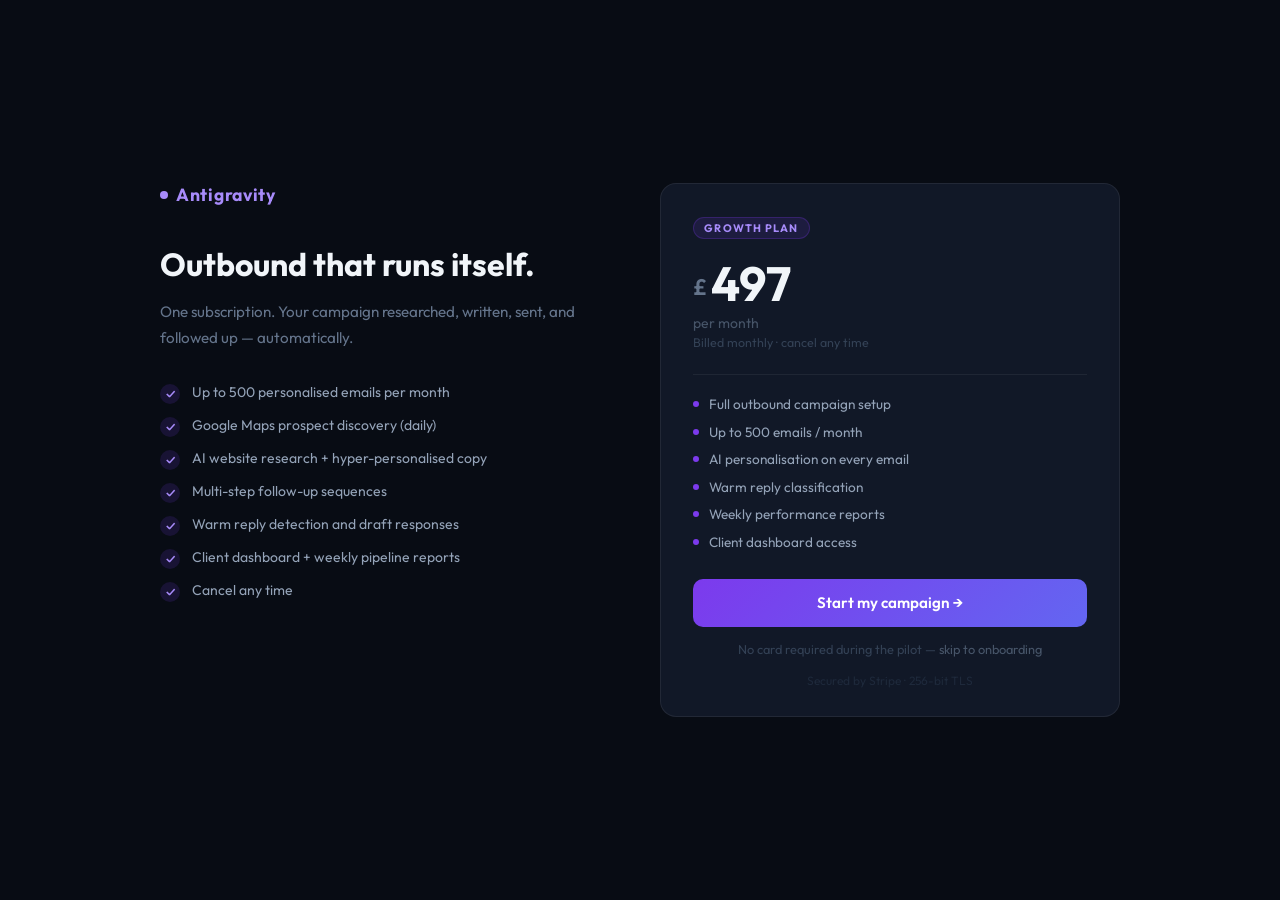
==== templates/checkout_dummy.html @ 66a3aef8 "Add client engagement features and harden outbound pipeline - Warm reply notifications: client email" ====
<!DOCTYPE html>
<html lang="en">
<head>
  <meta charset="UTF-8" />
  <meta name="viewport" content="width=device-width, initial-scale=1.0" />
  <title>Get started — Antigravity</title>
  <link href="https://fonts.googleapis.com/css2?family=Outfit:wght@300;400;500;600;700&display=swap" rel="stylesheet">
  <style>
    *, *::before, *::after { box-sizing: border-box; margin: 0; padding: 0; }

    body {
      font-family: 'Outfit', -apple-system, sans-serif;
      background: #080c14;
      color: #e2e8f0;
      min-height: 100vh;
      display: flex;
      align-items: center;
      justify-content: center;
      padding: 2rem 1rem;
    }

    .wrap {
      width: 100%;
      max-width: 960px;
      display: grid;
      grid-template-columns: 1fr 1fr;
      gap: 2.5rem;
      align-items: start;
    }

    @media (max-width: 700px) {
      .wrap { grid-template-columns: 1fr; }
      .left  { display: none; }
    }

    /* ── Left: value prop ── */
    .brand {
      font-size: 1.1rem;
      font-weight: 700;
      color: #a78bfa;
      letter-spacing: 0.04em;
      margin-bottom: 2.5rem;
      display: flex;
      align-items: center;
      gap: 0.5rem;
    }
    .brand::before {
      content: '';
      display: inline-block;
      width: 8px; height: 8px;
      background: #a78bfa;
      border-radius: 50%;
    }

    .left h2 {
      font-size: 2rem;
      font-weight: 700;
      line-height: 1.15;
      margin-bottom: 1rem;
      color: #f1f5f9;
    }

    .left p {
      color: #64748b;
      font-size: 0.95rem;
      line-height: 1.7;
      margin-bottom: 2rem;
    }

    .includes { list-style: none; display: flex; flex-direction: column; gap: 0.75rem; }

    .includes li {
      display: flex;
      align-items: flex-start;
      gap: 0.75rem;
      font-size: 0.875rem;
      color: #94a3b8;
    }

    .includes li::before {
      content: '✓';
      flex-shrink: 0;
      width: 20px;
      height: 20px;
      background: rgba(124,58,237,0.15);
      border-radius: 50%;
      color: #a78bfa;
      font-size: 0.7rem;
      font-weight: 700;
      display: flex;
      align-items: center;
      justify-content: center;
      margin-top: 1px;
    }

    /* ── Right: pricing card ── */
    .card {
      background: #111827;
      border: 1px solid rgba(255,255,255,0.07);
      border-radius: 16px;
      padding: 2rem 2rem 1.75rem;
    }

    .plan-badge {
      display: inline-block;
      font-size: 0.68rem;
      font-weight: 700;
      text-transform: uppercase;
      letter-spacing: 0.1em;
      color: #a78bfa;
      background: rgba(124,58,237,0.12);
      border: 1px solid rgba(124,58,237,0.25);
      border-radius: 20px;
      padding: 0.2rem 0.65rem;
      margin-bottom: 1.25rem;
    }

    .price-row {
      display: flex;
      align-items: flex-end;
      gap: 0.25rem;
      margin-bottom: 0.4rem;
    }

    .price-amount {
      font-size: 3rem;
      font-weight: 700;
      line-height: 1;
      color: #f1f5f9;
    }

    .price-currency {
      font-size: 1.4rem;
      font-weight: 600;
      color: #64748b;
      margin-bottom: 0.4rem;
    }

    .price-period {
      font-size: 0.875rem;
      color: #475569;
      margin-bottom: 0.2rem;
    }

    .price-sub {
      font-size: 0.78rem;
      color: #334155;
      margin-bottom: 1.5rem;
    }

    .divider {
      height: 1px;
      background: rgba(255,255,255,0.06);
      margin-bottom: 1.25rem;
    }

    .feature-list { list-style: none; display: flex; flex-direction: column; gap: 0.6rem; margin-bottom: 1.75rem; }

    .feature-list li {
      display: flex;
      align-items: center;
      gap: 0.6rem;
      font-size: 0.85rem;
      color: #94a3b8;
    }

    .feature-list li span.dot {
      width: 6px;
      height: 6px;
      border-radius: 50%;
      background: #7c3aed;
      flex-shrink: 0;
    }

    /* ── Error banner ── */
    .error-banner {
      background: rgba(239,68,68,0.08);
      border: 1px solid rgba(239,68,68,0.25);
      color: #fca5a5;
      border-radius: 8px;
      padding: 0.75rem 1rem;
      font-size: 0.82rem;
      margin-bottom: 1.25rem;
      display: none;
    }
    .error-banner.visible { display: block; }

    /* ── CTA button ── */
    #checkout-btn {
      width: 100%;
      padding: 0.9rem;
      background: linear-gradient(135deg, #7c3aed, #6366f1);
      color: #fff;
      border: none;
      border-radius: 10px;
      font-size: 0.95rem;
      font-weight: 600;
      font-family: inherit;
      cursor: pointer;
      transition: opacity 0.15s, transform 0.1s;
      margin-bottom: 0.875rem;
    }

    #checkout-btn:hover   { opacity: 0.92; transform: translateY(-1px); }
    #checkout-btn:active  { transform: translateY(0); }
    #checkout-btn:disabled { opacity: 0.5; cursor: not-allowed; transform: none; }

    .skip-link {
      display: block;
      text-align: center;
      font-size: 0.8rem;
      color: #334155;
    }

    .skip-link a { color: #475569; text-decoration: none; }
    .skip-link a:hover { color: #94a3b8; }

    .foot-note {
      margin-top: 1rem;
      font-size: 0.75rem;
      color: #1e293b;
      text-align: center;
    }
  </style>
</head>
<body>
  <div class="wrap">

    <!-- Left: value prop -->
    <div class="left">
      <div class="brand">Antigravity</div>
      <h2>Outbound that runs itself.</h2>
      <p>One subscription. Your campaign researched, written, sent, and followed up — automatically.</p>

      <ul class="includes">
        <li>Up to 500 personalised emails per month</li>
        <li>Google Maps prospect discovery (daily)</li>
        <li>AI website research + hyper-personalised copy</li>
        <li>Multi-step follow-up sequences</li>
        <li>Warm reply detection and draft responses</li>
        <li>Client dashboard + weekly pipeline reports</li>
        <li>Cancel any time</li>
      </ul>
    </div>

    <!-- Right: pricing card -->
    <div class="card">
      <div class="plan-badge">Growth plan</div>

      <div class="price-row">
        <span class="price-currency">£</span>
        <span class="price-amount">497</span>
      </div>
      <div class="price-period">per month</div>
      <div class="price-sub">Billed monthly · cancel any time</div>

      <div class="divider"></div>

      <ul class="feature-list">
        <li><span class="dot"></span>Full outbound campaign setup</li>
        <li><span class="dot"></span>Up to 500 emails / month</li>
        <li><span class="dot"></span>AI personalisation on every email</li>
        <li><span class="dot"></span>Warm reply classification</li>
        <li><span class="dot"></span>Weekly performance reports</li>
        <li><span class="dot"></span>Client dashboard access</li>
      </ul>

      <div id="error-banner" class="error-banner"></div>

      <button id="checkout-btn">Start my campaign &rarr;</button>

      <div class="skip-link">
        No card required during the pilot — <a href="/onboard">skip to onboarding</a>
      </div>

      <div class="foot-note">Secured by Stripe · 256-bit TLS</div>
    </div>

  </div>

  <script>
    const btn = document.getElementById('checkout-btn');
    const err = document.getElementById('error-banner');

    btn.addEventListener('click', async () => {
      btn.disabled = true;
      btn.textContent = 'Redirecting…';
      err.classList.remove('visible');

      try {
        const res  = await fetch('/api/create-checkout-session', { method: 'POST' });
        const data = await res.json();

        if (data.url) {
          window.location.href = data.url;       // Stripe hosted checkout
        } else if (data.fallback) {
          window.location.href = data.fallback;  // no Stripe keys — go straight to onboard
        } else {
          throw new Error(data.error || 'Unexpected response');
        }
      } catch (e) {
        err.textContent = e.message || 'Something went wrong. Try again.';
        err.classList.add('visible');
        btn.disabled = false;
        btn.textContent = 'Start my campaign →';
      }
    });
  </script>
</body>
</html>
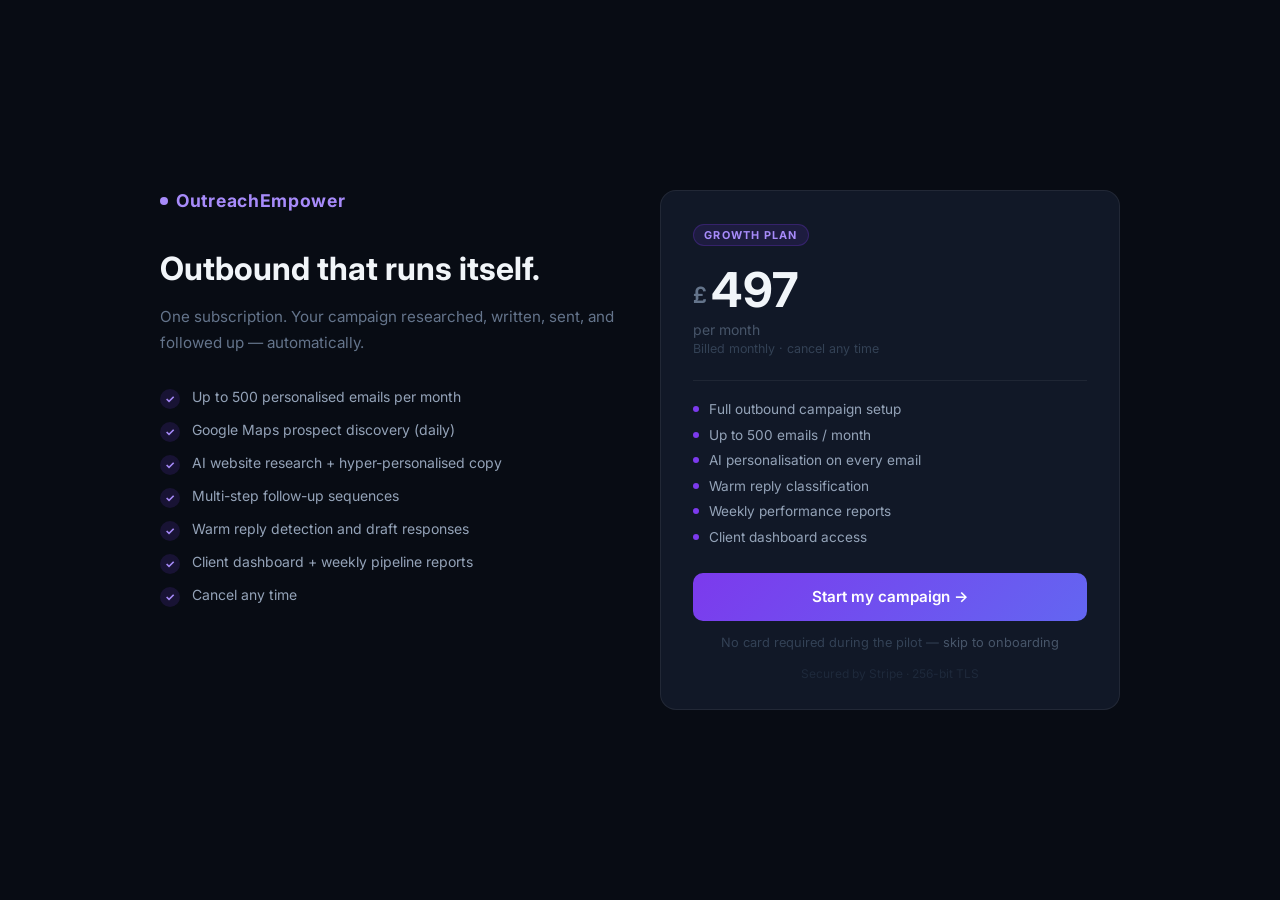
==== commit 83a05580: "Prepare OutreachEmpower deploy and Mailivery warmup" ====
--- a/templates/checkout_dummy.html
+++ b/templates/checkout_dummy.html
@@ -3,13 +3,13 @@
 <head>
   <meta charset="UTF-8" />
   <meta name="viewport" content="width=device-width, initial-scale=1.0" />
-  <title>Get started — Antigravity</title>
-  <link href="https://fonts.googleapis.com/css2?family=Outfit:wght@300;400;500;600;700&display=swap" rel="stylesheet">
+  <title>Get started — OutreachEmpower</title>
+  <link href="https://fonts.googleapis.com/css2?family=Inter:wght@300;400;500;600;700&display=swap" rel="stylesheet">
   <style>
     *, *::before, *::after { box-sizing: border-box; margin: 0; padding: 0; }
 
     body {
-      font-family: 'Outfit', -apple-system, sans-serif;
+      font-family: 'Inter', -apple-system, sans-serif;
       background: #080c14;
       color: #e2e8f0;
       min-height: 100vh;
@@ -228,7 +228,7 @@
 
     <!-- Left: value prop -->
     <div class="left">
-      <div class="brand">Antigravity</div>
+      <div class="brand">OutreachEmpower</div>
       <h2>Outbound that runs itself.</h2>
       <p>One subscription. Your campaign researched, written, sent, and followed up — automatically.</p>
 
